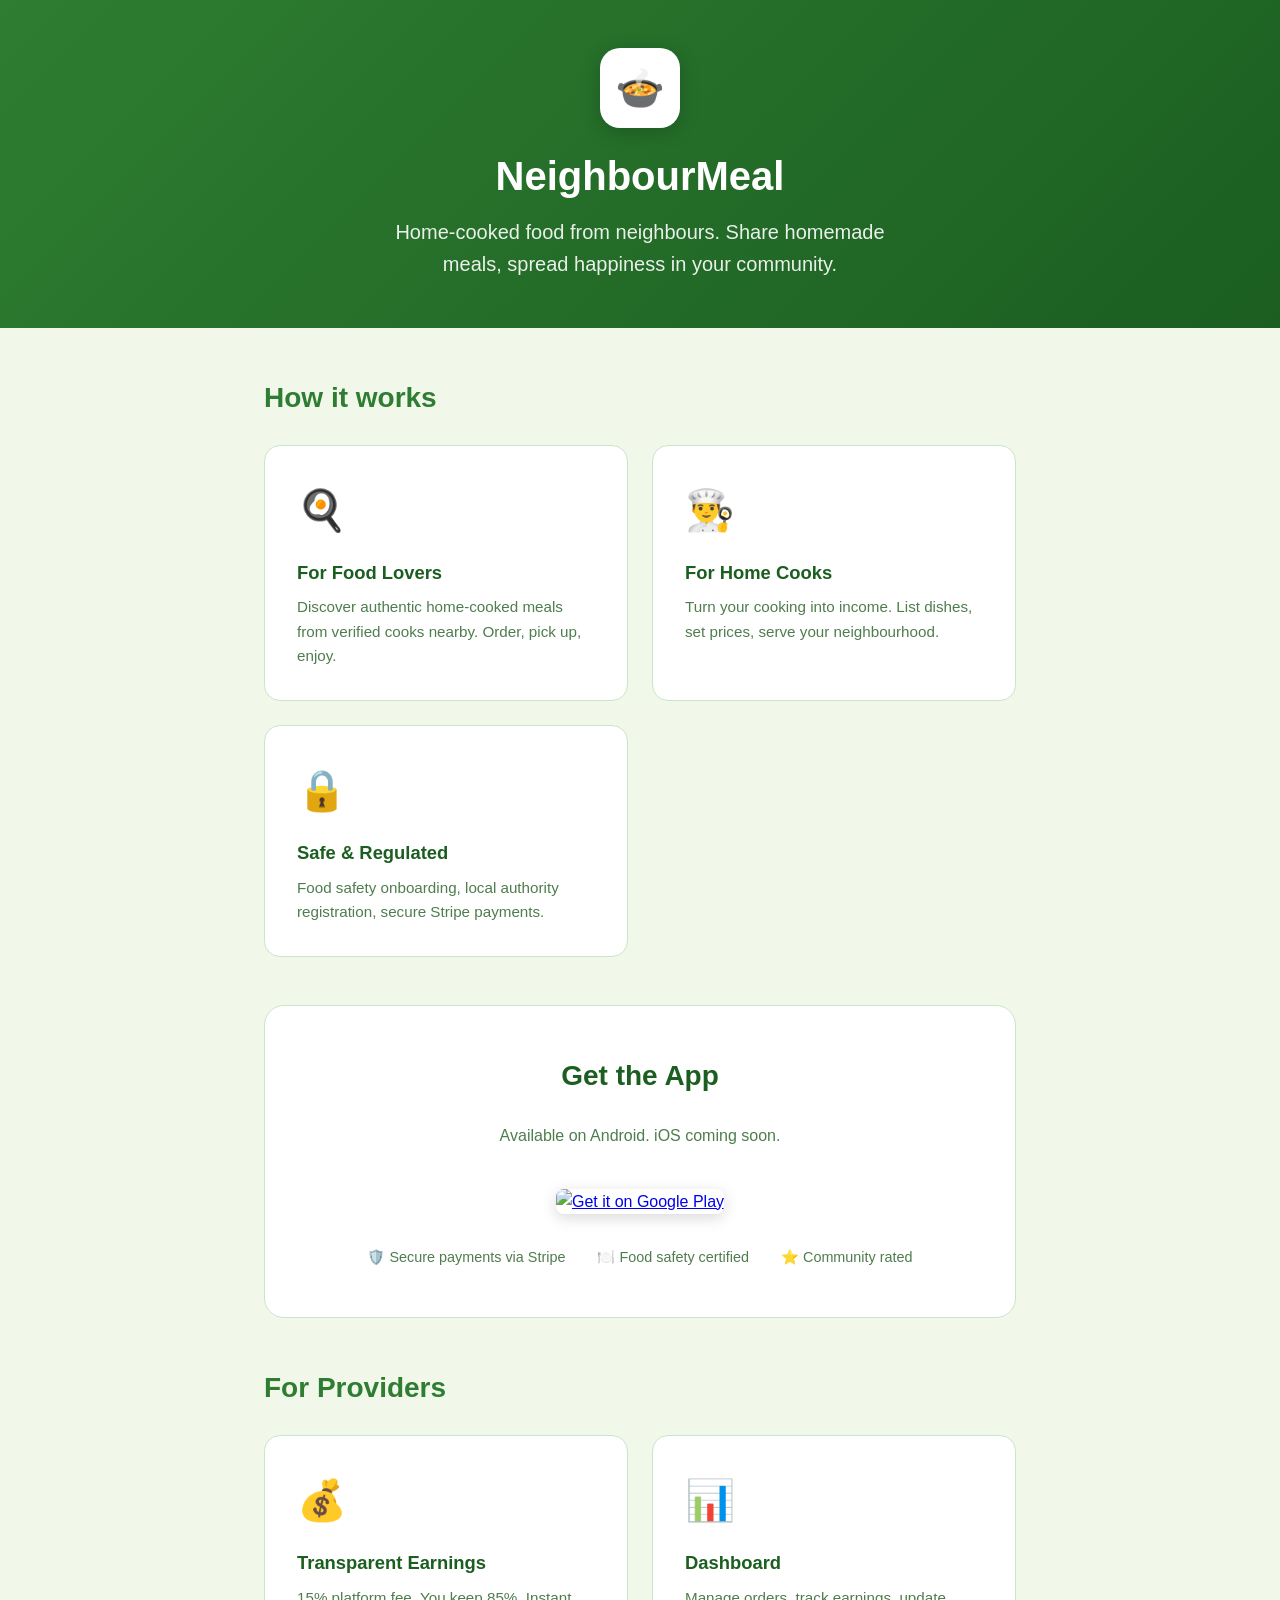
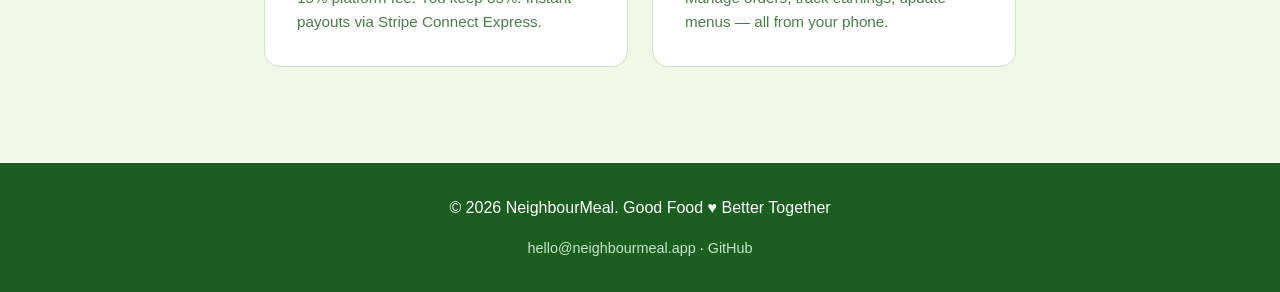
==== index.html @ aacd0ea4 "Initial landing page" ====
<!DOCTYPE html>
<html lang="en">
<head>
  <meta charset="UTF-8">
  <meta name="viewport" content="width=device-width, initial-scale=1.0">
  <title>NeighbourMeal — Home-cooked food from neighbours</title>
  <meta name="description" content="Share homemade food, spread happiness in your community. Order from local home cooks or sell your own dishes.">
  <meta property="og:title" content="NeighbourMeal">
  <meta property="og:description" content="Home-cooked food from neighbours">
  <meta property="og:type" content="website">
  <meta name="theme-color" content="#2E7D32">
  <style>
    * { margin: 0; padding: 0; box-sizing: border-box; }
    :root {
      --primary: #2E7D32;
      --primary-light: #4CAF50;
      --primary-dark: #1B5E20;
      --accent: #FF9800;
      --bg: #F1F8E9;
      --card: #FFFFFF;
      --text: #1B5E20;
      --text-light: #4E7D4E;
      --border: #C8E6C9;
    }
    @media (prefers-color-scheme: dark) {
      :root {
        --primary: #66BB6A;
        --primary-light: #81C784;
        --primary-dark: #4CAF50;
        --accent: #FFB74D;
        --bg: #1B5E20;
        --card: #2E7D32;
        --text: #E8F5E9;
        --text-light: #A5D6A7;
        --border: #388E3C;
      }
    }
    body { font-family: -apple-system, BlinkMacSystemFont, 'Segoe UI', Roboto, sans-serif; background: var(--bg); color: var(--text); line-height: 1.6; min-height: 100vh; display: flex; flex-direction: column; }
    header { background: linear-gradient(135deg, var(--primary) 0%, var(--primary-dark) 100%); color: white; padding: 3rem 1.5rem; text-align: center; }
    .logo { width: 80px; height: 80px; border-radius: 20px; background: white; display: inline-flex; align-items: center; justify-content: center; font-size: 2.5rem; margin-bottom: 1rem; box-shadow: 0 4px 20px rgba(0,0,0,0.2); }
    h1 { font-size: 2.5rem; font-weight: 700; margin-bottom: 0.5rem; }
    .tagline { font-size: 1.25rem; opacity: 0.9; max-width: 500px; margin: 0 auto; }
    main { flex: 1; padding: 3rem 1.5rem; max-width: 800px; margin: 0 auto; width: 100%; }
    .section { margin-bottom: 3rem; }
    .section h2 { font-size: 1.75rem; margin-bottom: 1.5rem; color: var(--primary); }
    .features { display: grid; grid-template-columns: repeat(auto-fit, minmax(240px, 1fr)); gap: 1.5rem; }
    .card { background: var(--card); border: 1px solid var(--border); border-radius: 16px; padding: 2rem; transition: transform 0.2s, box-shadow 0.2s; }
    .card:hover { transform: translateY(-4px); box-shadow: 0 12px 30px rgba(0,0,0,0.1); }
    .card-icon { font-size: 2.5rem; margin-bottom: 1rem; }
    .card h3 { font-size: 1.15rem; margin-bottom: 0.5rem; color: var(--text); }
    .card p { color: var(--text-light); font-size: 0.95rem; }
    .download-section { text-align: center; background: var(--card); border: 1px solid var(--border); border-radius: 20px; padding: 3rem 2rem; }
    .download-section h2 { color: var(--text); }
    .play-badge { display: inline-block; margin-top: 1.5rem; }
    .play-badge img { height: 60px; width: auto; border-radius: 8px; box-shadow: 0 4px 15px rgba(0,0,0,0.15); transition: transform 0.2s; }
    .play-badge img:hover { transform: scale(1.03); }
    .trust { display: flex; justify-content: center; gap: 2rem; margin-top: 2rem; flex-wrap: wrap; color: var(--text-light); font-size: 0.9rem; }
    .trust-item { display: flex; align-items: center; gap: 0.5rem; }
    footer { background: var(--primary-dark); color: white; padding: 2rem 1.5rem; text-align: center; }
    footer a { color: #C8E6C9; text-decoration: none; }
    footer a:hover { text-decoration: underline; }
    .contact { margin-top: 1rem; font-size: 0.9rem; }
  </style>
</head>
<body>
  <header>
    <div class="logo">🍲</div>
    <h1>NeighbourMeal</h1>
    <p class="tagline">Home-cooked food from neighbours. Share homemade meals, spread happiness in your community.</p>
  </header>
  <main>
    <section class="section">
      <h2>How it works</h2>
      <div class="features">
        <article class="card">
          <div class="card-icon">🍳</div>
          <h3>For Food Lovers</h3>
          <p>Discover authentic home-cooked meals from verified cooks nearby. Order, pick up, enjoy.</p>
        </article>
        <article class="card">
          <div class="card-icon">👨‍🍳</div>
          <h3>For Home Cooks</h3>
          <p>Turn your cooking into income. List dishes, set prices, serve your neighbourhood.</p>
        </article>
        <article class="card">
          <div class="card-icon">🔒</div>
          <h3>Safe & Regulated</h3>
          <p>Food safety onboarding, local authority registration, secure Stripe payments.</p>
        </article>
      </div>
    </section>
    <section class="section download-section">
      <h2>Get the App</h2>
      <p style="margin: 1rem 0; color: var(--text-light);">Available on Android. iOS coming soon.</p>
      <a class="play-badge" href="https://play.google.com/store/apps/details?id=com.neighbourmeal.app" target="_blank" rel="noopener">
        <img src="https://play.google.com/intl/en_us/badges/static/images/badges/en_badge_web_generic.png" alt="Get it on Google Play">
      </a>
      <div class="trust">
        <span class="trust-item">🛡️ Secure payments via Stripe</span>
        <span class="trust-item">🍽️ Food safety certified</span>
        <span class="trust-item">⭐ Community rated</span>
      </div>
    </section>
    <section class="section">
      <h2>For Providers</h2>
      <div class="features">
        <article class="card">
          <div class="card-icon">💰</div>
          <h3>Transparent Earnings</h3>
          <p>15% platform fee. You keep 85%. Instant payouts via Stripe Connect Express.</p>
        </article>
        <article class="card">
          <div class="card-icon">📊</div>
          <h3>Dashboard</h3>
          <p>Manage orders, track earnings, update menus — all from your phone.</p>
        </article>
      </div>
    </section>
  </main>
  <footer>
    <p>&copy; 2026 NeighbourMeal. Good Food ♥ Better Together</p>
    <div class="contact">
      <a href="mailto:hello@neighbourmeal.app">hello@neighbourmeal.app</a> ·
      <a href="https://github.com/yourusername/neighbourmeal">GitHub</a>
    </div>
  </footer>
</body>
</html>
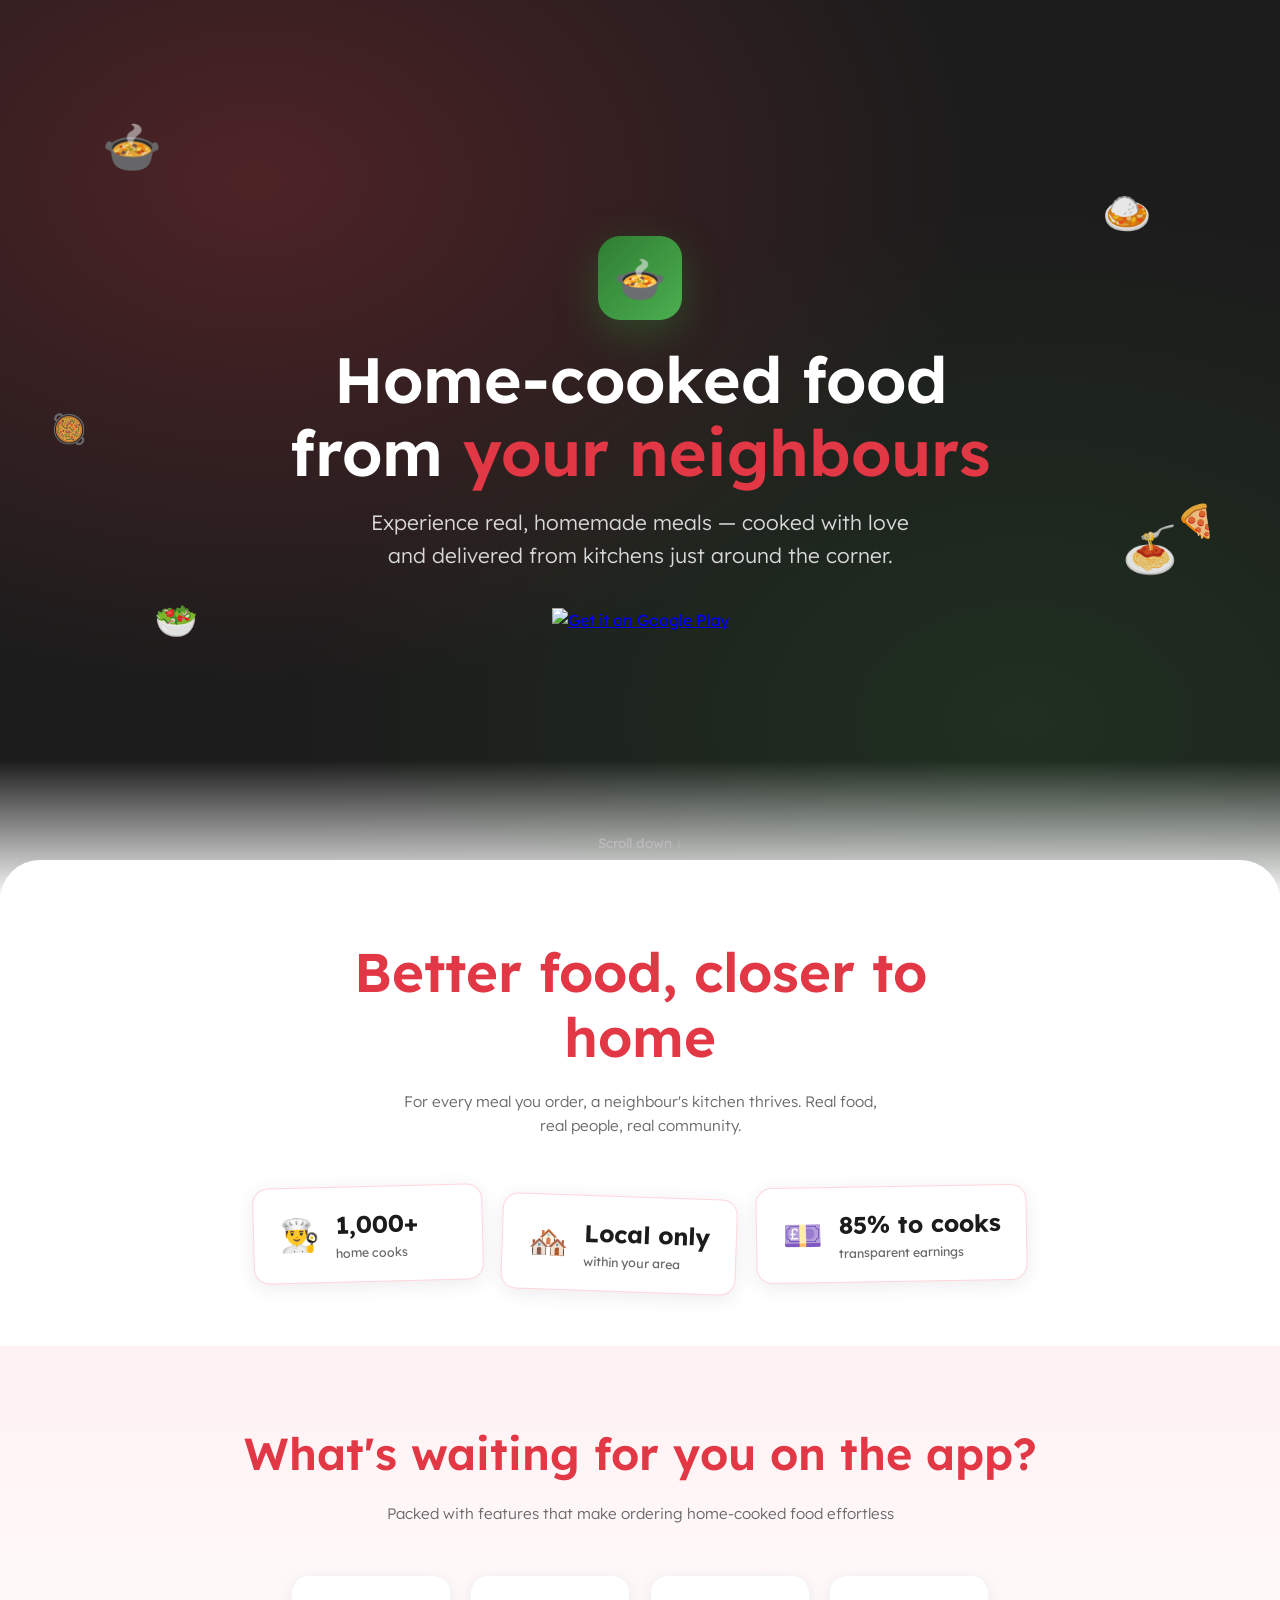
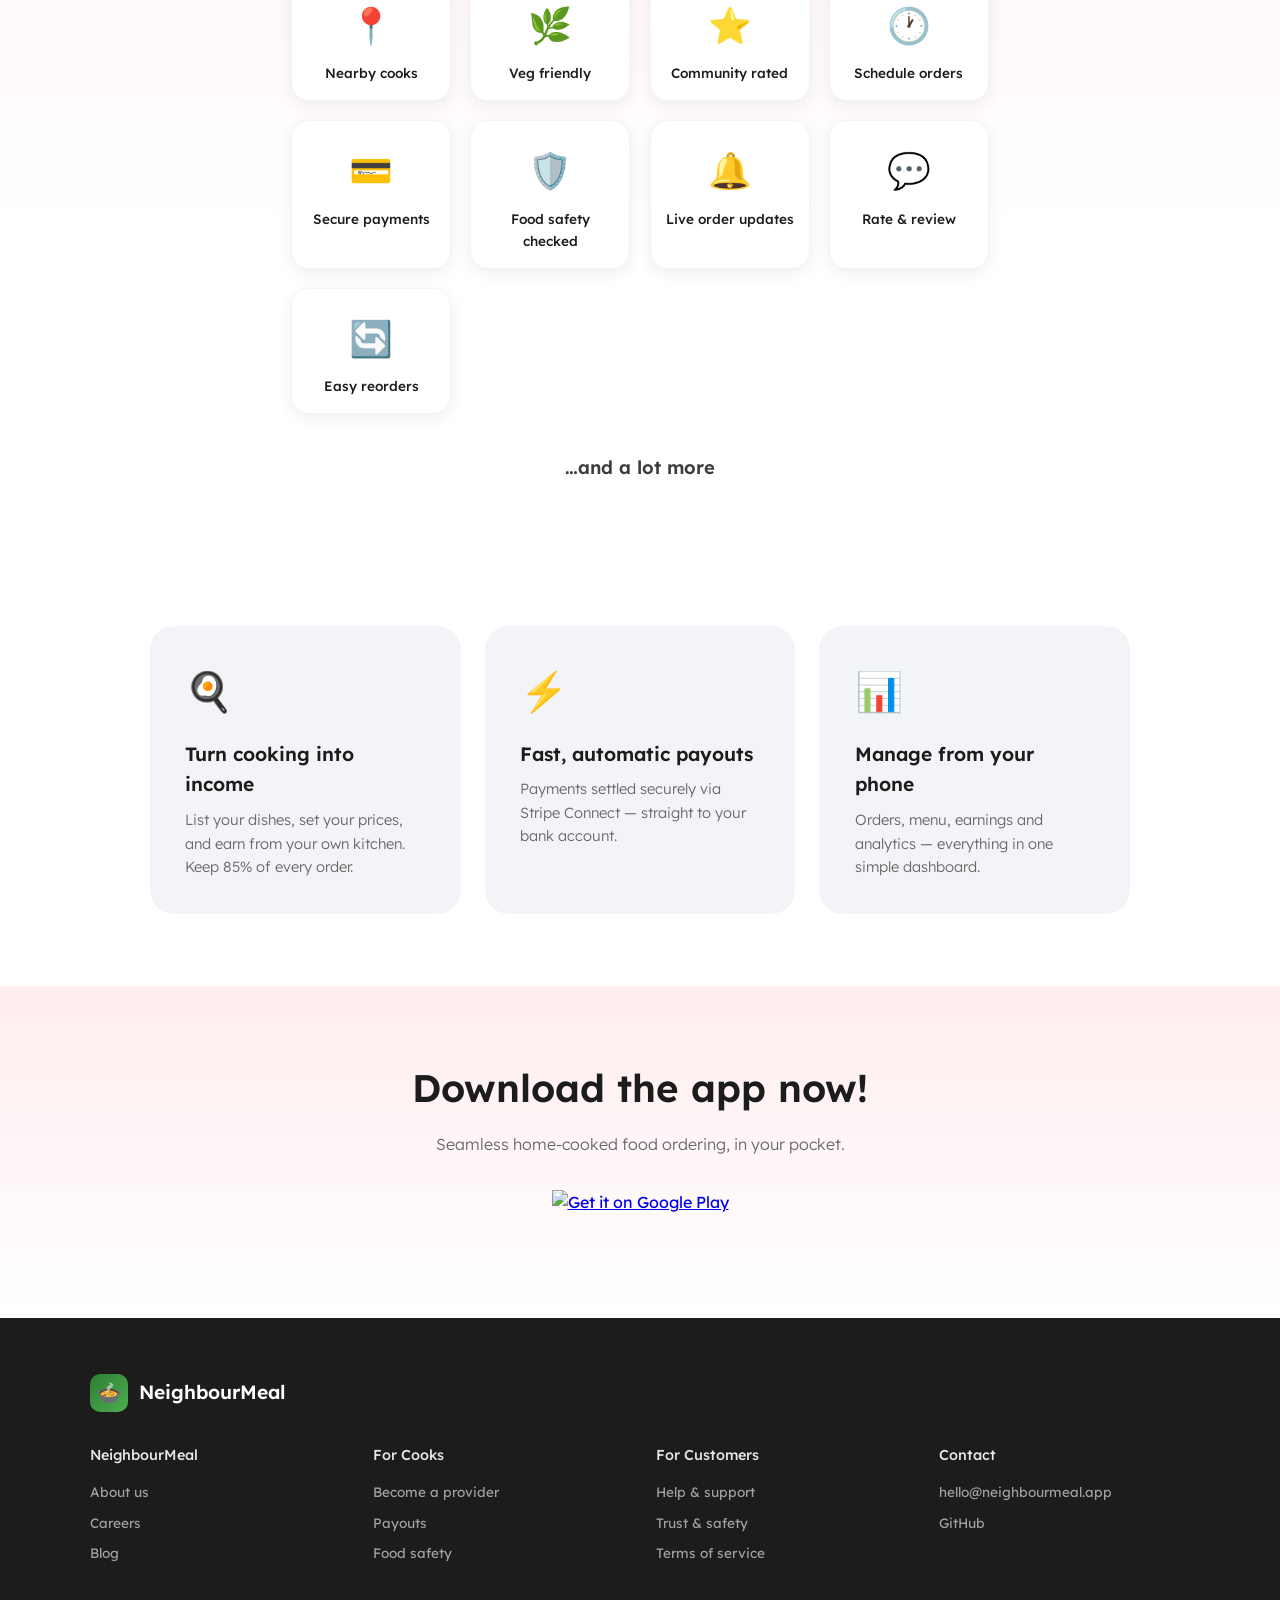
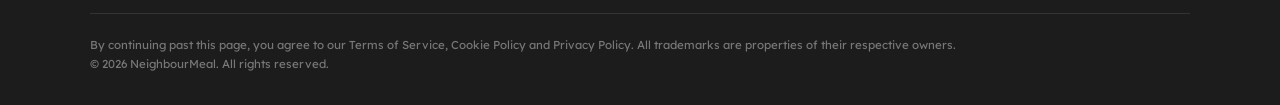
==== commit 1d994b12: "Redesign with Zomato-style look and feel" ====
--- a/index.html
+++ b/index.html
@@ -4,125 +4,303 @@
   <meta charset="UTF-8">
   <meta name="viewport" content="width=device-width, initial-scale=1.0">
   <title>NeighbourMeal — Home-cooked food from neighbours</title>
-  <meta name="description" content="Share homemade food, spread happiness in your community. Order from local home cooks or sell your own dishes.">
-  <meta property="og:title" content="NeighbourMeal">
-  <meta property="og:description" content="Home-cooked food from neighbours">
+  <meta name="description" content="Order home-cooked meals from neighbours or sell your own dishes. Better food, closer to home.">
+  <meta property="og:title" content="NeighbourMeal — Home-cooked food from neighbours">
+  <meta property="og:description" content="Order home-cooked meals from neighbours or sell your own dishes. Better food, closer to home.">
   <meta property="og:type" content="website">
-  <meta name="theme-color" content="#2E7D32">
+  <meta name="theme-color" content="#1C1C1C">
+  <link rel="preconnect" href="https://fonts.googleapis.com">
+  <link rel="preconnect" href="https://fonts.gstatic.com" crossorigin>
+  <link href="https://fonts.googleapis.com/css2?family=Lexend:wght@300;400;500;600;700&display=swap" rel="stylesheet">
   <style>
     * { margin: 0; padding: 0; box-sizing: border-box; }
     :root {
-      --primary: #2E7D32;
-      --primary-light: #4CAF50;
-      --primary-dark: #1B5E20;
-      --accent: #FF9800;
-      --bg: #F1F8E9;
-      --card: #FFFFFF;
-      --text: #1B5E20;
-      --text-light: #4E7D4E;
-      --border: #C8E6C9;
-    }
-    @media (prefers-color-scheme: dark) {
-      :root {
-        --primary: #66BB6A;
-        --primary-light: #81C784;
-        --primary-dark: #4CAF50;
-        --accent: #FFB74D;
-        --bg: #1B5E20;
-        --card: #2E7D32;
-        --text: #E8F5E9;
-        --text-light: #A5D6A7;
-        --border: #388E3C;
-      }
-    }
-    body { font-family: -apple-system, BlinkMacSystemFont, 'Segoe UI', Roboto, sans-serif; background: var(--bg); color: var(--text); line-height: 1.6; min-height: 100vh; display: flex; flex-direction: column; }
-    header { background: linear-gradient(135deg, var(--primary) 0%, var(--primary-dark) 100%); color: white; padding: 3rem 1.5rem; text-align: center; }
-    .logo { width: 80px; height: 80px; border-radius: 20px; background: white; display: inline-flex; align-items: center; justify-content: center; font-size: 2.5rem; margin-bottom: 1rem; box-shadow: 0 4px 20px rgba(0,0,0,0.2); }
-    h1 { font-size: 2.5rem; font-weight: 700; margin-bottom: 0.5rem; }
-    .tagline { font-size: 1.25rem; opacity: 0.9; max-width: 500px; margin: 0 auto; }
-    main { flex: 1; padding: 3rem 1.5rem; max-width: 800px; margin: 0 auto; width: 100%; }
-    .section { margin-bottom: 3rem; }
-    .section h2 { font-size: 1.75rem; margin-bottom: 1.5rem; color: var(--primary); }
-    .features { display: grid; grid-template-columns: repeat(auto-fit, minmax(240px, 1fr)); gap: 1.5rem; }
-    .card { background: var(--card); border: 1px solid var(--border); border-radius: 16px; padding: 2rem; transition: transform 0.2s, box-shadow 0.2s; }
-    .card:hover { transform: translateY(-4px); box-shadow: 0 12px 30px rgba(0,0,0,0.1); }
-    .card-icon { font-size: 2.5rem; margin-bottom: 1rem; }
-    .card h3 { font-size: 1.15rem; margin-bottom: 0.5rem; color: var(--text); }
-    .card p { color: var(--text-light); font-size: 0.95rem; }
-    .download-section { text-align: center; background: var(--card); border: 1px solid var(--border); border-radius: 20px; padding: 3rem 2rem; }
-    .download-section h2 { color: var(--text); }
-    .play-badge { display: inline-block; margin-top: 1.5rem; }
-    .play-badge img { height: 60px; width: auto; border-radius: 8px; box-shadow: 0 4px 15px rgba(0,0,0,0.15); transition: transform 0.2s; }
-    .play-badge img:hover { transform: scale(1.03); }
-    .trust { display: flex; justify-content: center; gap: 2rem; margin-top: 2rem; flex-wrap: wrap; color: var(--text-light); font-size: 0.9rem; }
-    .trust-item { display: flex; align-items: center; gap: 0.5rem; }
-    footer { background: var(--primary-dark); color: white; padding: 2rem 1.5rem; text-align: center; }
-    footer a { color: #C8E6C9; text-decoration: none; }
-    footer a:hover { text-decoration: underline; }
-    .contact { margin-top: 1rem; font-size: 0.9rem; }
+      --red: #E23744;
+      --red-dark: #CB202D;
+      --coal: #1C1C1C;
+      --pink-tint: #FFEDEF;
+      --grey: #696969;
+      --light-grey: #F2F4F7;
+      --white: #FFFFFF;
+      --green: #2E7D32;
+    }
+    html { scroll-behavior: smooth; }
+    body { font-family: 'Lexend', sans-serif; background: var(--white); color: var(--coal); line-height: 1.6; }
+    img { max-width: 100%; display: block; }
+
+    /* ── HERO ── */
+    .hero {
+      position: relative;
+      min-height: 100vh;
+      background:
+        radial-gradient(ellipse at 20% 20%, rgba(226,55,68,0.25) 0%, transparent 50%),
+        radial-gradient(ellipse at 80% 80%, rgba(46,125,50,0.2) 0%, transparent 50%),
+        var(--coal);
+      display: flex;
+      flex-direction: column;
+      align-items: center;
+      justify-content: center;
+      text-align: center;
+      color: #fff;
+      overflow: hidden;
+      padding: 2rem 1.5rem;
+    }
+    .hero::after {
+      content: '';
+      position: absolute;
+      bottom: 0; left: 0; right: 0;
+      height: 140px;
+      background: linear-gradient(to top, var(--white), transparent);
+      pointer-events: none;
+    }
+    .food-float { position: absolute; font-size: 2rem; opacity: 0.9; animation: float 6s ease-in-out infinite; user-select: none; }
+    .food-float.f1 { top: 12%; left: 8%; animation-delay: 0s; font-size: 3rem; }
+    .food-float.f2 { top: 20%; right: 10%; animation-delay: 1.2s; font-size: 2.5rem; }
+    .food-float.f3 { bottom: 28%; left: 12%; animation-delay: 2.4s; font-size: 2.2rem; }
+    .food-float.f4 { bottom: 35%; right: 8%; animation-delay: 0.6s; font-size: 2.8rem; }
+    .food-float.f5 { top: 45%; left: 4%; animation-delay: 3s; font-size: 1.8rem; }
+    .food-float.f6 { top: 55%; right: 5%; animation-delay: 1.8s; font-size: 2rem; }
+    @keyframes float { 0%,100% { transform: translateY(0) rotate(-4deg); } 50% { transform: translateY(-18px) rotate(4deg); } }
+    .hero-logo {
+      width: 84px; height: 84px; border-radius: 22px;
+      background: linear-gradient(135deg, var(--green), #4CAF50);
+      display: flex; align-items: center; justify-content: center;
+      font-size: 2.6rem; margin-bottom: 1.4rem;
+      box-shadow: 0 12px 40px rgba(46,125,50,0.45);
+    }
+    .hero h1 { font-size: clamp(2.2rem, 6vw, 4rem); font-weight: 600; line-height: 1.15; margin-bottom: 1rem; }
+    .hero h1 .accent { color: var(--red); }
+    .hero p { font-weight: 300; font-size: clamp(1rem, 2.2vw, 1.3rem); color: #d9d9d9; max-width: 560px; margin: 0 auto 2.2rem; }
+    .badges { display: flex; gap: 1rem; justify-content: center; flex-wrap: wrap; }
+    .badges a { transition: transform 0.2s; display: inline-block; }
+    .badges a:hover { transform: scale(1.06); }
+    .badges img { height: 56px; }
+    .scroll-cue { position: absolute; bottom: 46px; font-size: 0.85rem; color: #bbb; animation: bounce 1.6s infinite; z-index: 2; }
+    @keyframes bounce { 0%,100% { transform: translateY(0); } 50% { transform: translateY(8px); } }
+
+    /* ── MISSION (white rounded) ── */
+    .mission {
+      position: relative;
+      background: var(--white);
+      border-radius: 40px 40px 0 0;
+      margin-top: -40px;
+      padding: 5rem 1.5rem 4rem;
+      text-align: center;
+      z-index: 3;
+      overflow: hidden;
+    }
+    .mission h2 { color: var(--red); font-size: clamp(1.8rem, 5vw, 3.4rem); font-weight: 600; line-height: 1.2; max-width: 720px; margin: 0 auto 1.2rem; white-space: pre-line; }
+    .mission .sub { color: var(--grey); font-weight: 300; max-width: 480px; margin: 0 auto; font-size: 0.95rem; }
+    .stats { display: flex; gap: 1.2rem; justify-content: center; flex-wrap: wrap; margin-top: 3rem; }
+    .stat-card {
+      background: var(--white);
+      border: 1px solid #ffd6da;
+      border-radius: 16px;
+      padding: 1.1rem 1.6rem;
+      box-shadow: 0 4px 20px rgba(0,0,0,0.08);
+      display: flex; align-items: center; gap: 1rem;
+      min-width: 230px;
+      text-align: left;
+      transform: rotate(-1.5deg);
+    }
+    .stat-card:nth-child(2) { transform: rotate(2deg) translateY(10px); }
+    .stat-card:nth-child(3) { transform: rotate(-1deg); }
+    .stat-card .num { font-size: 1.5rem; font-weight: 700; color: var(--coal); }
+    .stat-card .lbl { font-size: 0.78rem; color: var(--grey); font-weight: 400; }
+    .stat-card .emoji { font-size: 2rem; }
+
+    /* ── FEATURES (pink tint) ── */
+    .features {
+      background: linear-gradient(180deg, var(--pink-tint) -20%, var(--white) 60%);
+      padding: 4.5rem 1.5rem;
+      text-align: center;
+    }
+    .features h2 { color: var(--red); font-size: clamp(1.6rem, 4vw, 2.8rem); font-weight: 600; margin-bottom: 0.8rem; }
+    .features .sub { color: var(--grey); font-weight: 300; max-width: 520px; margin: 0 auto 3rem; font-size: 0.95rem; }
+    .feat-grid {
+      display: grid;
+      grid-template-columns: repeat(auto-fit, minmax(150px, 160px));
+      gap: 1.2rem;
+      justify-content: center;
+      max-width: 760px;
+      margin: 0 auto;
+    }
+    .feat-card {
+      background: var(--white);
+      border: 1px solid var(--light-grey);
+      border-radius: 18px;
+      padding: 1.3rem 0.8rem 1rem;
+      box-shadow: 0 4px 16px rgba(0,0,0,0.07);
+      transition: transform 0.2s, box-shadow 0.2s;
+    }
+    .feat-card:hover { transform: translateY(-5px); box-shadow: 0 12px 28px rgba(0,0,0,0.12); }
+    .feat-card .icon { font-size: 2.2rem; margin-bottom: 0.6rem; }
+    .feat-card .name { font-size: 0.85rem; font-weight: 500; color: var(--coal); }
+    .more-note { margin-top: 2.4rem; font-weight: 600; font-size: 1.15rem; color: #3d3d3d; }
+
+    /* ── PROVIDERS ── */
+    .providers { padding: 4.5rem 1.5rem; background: var(--white); }
+    .providers-inner { max-width: 980px; margin: 0 auto; display: grid; grid-template-columns: repeat(auto-fit, minmax(280px, 1fr)); gap: 1.5rem; }
+    .p-card {
+      background: var(--light-grey);
+      border-radius: 24px;
+      padding: 2.2rem;
+      transition: transform 0.2s;
+    }
+    .p-card:hover { transform: translateY(-4px); }
+    .p-card .icon { font-size: 2.4rem; margin-bottom: 1rem; }
+    .p-card h3 { font-size: 1.2rem; font-weight: 600; margin-bottom: 0.5rem; }
+    .p-card p { color: var(--grey); font-size: 0.92rem; font-weight: 300; }
+
+    /* ── DOWNLOAD CTA ── */
+    .download {
+      background: linear-gradient(180deg, var(--pink-tint), var(--white));
+      padding: 4.5rem 1.5rem;
+      text-align: center;
+    }
+    .download h2 { font-size: clamp(1.6rem, 4vw, 2.4rem); font-weight: 600; margin-bottom: 0.8rem; }
+    .download p { color: var(--grey); font-weight: 300; margin-bottom: 2rem; }
+
+    /* ── FOOTER ── */
+    footer { background: var(--coal); color: #a0a0a0; padding: 3.5rem 1.5rem 2rem; }
+    .footer-inner { max-width: 1100px; margin: 0 auto; }
+    .footer-logo { display: flex; align-items: center; gap: 0.7rem; margin-bottom: 2rem; color: #fff; font-weight: 600; font-size: 1.2rem; }
+    .footer-logo .mark { width: 38px; height: 38px; border-radius: 10px; background: linear-gradient(135deg, var(--green), #4CAF50); display: flex; align-items: center; justify-content: center; font-size: 1.3rem; }
+    .footer-grid { display: grid; grid-template-columns: repeat(auto-fit, minmax(180px, 1fr)); gap: 2rem; font-size: 0.85rem; }
+    .footer-grid h4 { color: #e6e6e6; font-weight: 500; margin-bottom: 0.9rem; font-size: 0.9rem; }
+    .footer-grid a { display: block; color: #a0a0a0; text-decoration: none; margin-bottom: 0.55rem; transition: color 0.15s; }
+    .footer-grid a:hover { color: #fff; }
+    .footer-bottom { margin-top: 2.5rem; padding-top: 1.4rem; border-top: 1px solid #333; font-size: 0.72rem; color: #777; }
+    .footer-bottom a { color: #999; text-decoration: none; }
   </style>
 </head>
 <body>
-  <header>
-    <div class="logo">🍲</div>
-    <h1>NeighbourMeal</h1>
-    <p class="tagline">Home-cooked food from neighbours. Share homemade meals, spread happiness in your community.</p>
-  </header>
-  <main>
-    <section class="section">
-      <h2>How it works</h2>
-      <div class="features">
-        <article class="card">
-          <div class="card-icon">🍳</div>
-          <h3>For Food Lovers</h3>
-          <p>Discover authentic home-cooked meals from verified cooks nearby. Order, pick up, enjoy.</p>
-        </article>
-        <article class="card">
-          <div class="card-icon">👨‍🍳</div>
-          <h3>For Home Cooks</h3>
-          <p>Turn your cooking into income. List dishes, set prices, serve your neighbourhood.</p>
-        </article>
-        <article class="card">
-          <div class="card-icon">🔒</div>
-          <h3>Safe & Regulated</h3>
-          <p>Food safety onboarding, local authority registration, secure Stripe payments.</p>
-        </article>
-      </div>
-    </section>
-    <section class="section download-section">
-      <h2>Get the App</h2>
-      <p style="margin: 1rem 0; color: var(--text-light);">Available on Android. iOS coming soon.</p>
-      <a class="play-badge" href="https://play.google.com/store/apps/details?id=com.neighbourmeal.app" target="_blank" rel="noopener">
+
+  <!-- HERO -->
+  <section class="hero">
+    <span class="food-float f1">🍲</span>
+    <span class="food-float f2">🍛</span>
+    <span class="food-float f3">🥗</span>
+    <span class="food-float f4">🍝</span>
+    <span class="food-float f5">🥘</span>
+    <span class="food-float f6">🍕</span>
+    <div class="hero-logo">🍲</div>
+    <h1>Home-cooked food<br>from <span class="accent">your neighbours</span></h1>
+    <p>Experience real, homemade meals — cooked with love and delivered from kitchens just around the corner.</p>
+    <div class="badges">
+      <a href="https://play.google.com/store/apps/details?id=com.neighbourmeal.app" target="_blank" rel="noopener">
         <img src="https://play.google.com/intl/en_us/badges/static/images/badges/en_badge_web_generic.png" alt="Get it on Google Play">
       </a>
-      <div class="trust">
-        <span class="trust-item">🛡️ Secure payments via Stripe</span>
-        <span class="trust-item">🍽️ Food safety certified</span>
-        <span class="trust-item">⭐ Community rated</span>
-      </div>
-    </section>
-    <section class="section">
-      <h2>For Providers</h2>
-      <div class="features">
-        <article class="card">
-          <div class="card-icon">💰</div>
-          <h3>Transparent Earnings</h3>
-          <p>15% platform fee. You keep 85%. Instant payouts via Stripe Connect Express.</p>
-        </article>
-        <article class="card">
-          <div class="card-icon">📊</div>
-          <h3>Dashboard</h3>
-          <p>Manage orders, track earnings, update menus — all from your phone.</p>
-        </article>
-      </div>
-    </section>
-  </main>
+    </div>
+    <div class="scroll-cue">Scroll down ↓</div>
+  </section>
+
+  <!-- MISSION -->
+  <section class="mission">
+    <h2>Better food, closer to home</h2>
+    <p class="sub">For every meal you order, a neighbour's kitchen thrives. Real food, real people, real community.</p>
+    <div class="stats">
+      <div class="stat-card">
+        <span class="emoji">👨‍🍳</span>
+        <div><div class="num">1,000+</div><div class="lbl">home cooks</div></div>
+      </div>
+      <div class="stat-card">
+        <span class="emoji">🏘️</span>
+        <div><div class="num">Local only</div><div class="lbl">within your area</div></div>
+      </div>
+      <div class="stat-card">
+        <span class="emoji">💷</span>
+        <div><div class="num">85% to cooks</div><div class="lbl">transparent earnings</div></div>
+      </div>
+    </div>
+  </section>
+
+  <!-- FEATURES -->
+  <section class="features">
+    <h2>What's waiting for you on the app?</h2>
+    <p class="sub">Packed with features that make ordering home-cooked food effortless</p>
+    <div class="feat-grid">
+      <div class="feat-card"><div class="icon">📍</div><div class="name">Nearby cooks</div></div>
+      <div class="feat-card"><div class="icon">🌿</div><div class="name">Veg friendly</div></div>
+      <div class="feat-card"><div class="icon">⭐</div><div class="name">Community rated</div></div>
+      <div class="feat-card"><div class="icon">🕐</div><div class="name">Schedule orders</div></div>
+      <div class="feat-card"><div class="icon">💳</div><div class="name">Secure payments</div></div>
+      <div class="feat-card"><div class="icon">🛡️</div><div class="name">Food safety checked</div></div>
+      <div class="feat-card"><div class="icon">🔔</div><div class="name">Live order updates</div></div>
+      <div class="feat-card"><div class="icon">💬</div><div class="name">Rate & review</div></div>
+      <div class="feat-card"><div class="icon">🔄</div><div class="name">Easy reorders</div></div>
+    </div>
+    <div class="more-note">…and a lot more</div>
+  </section>
+
+  <!-- PROVIDERS -->
+  <section class="providers">
+    <div class="providers-inner">
+      <div class="p-card">
+        <div class="icon">🍳</div>
+        <h3>Turn cooking into income</h3>
+        <p>List your dishes, set your prices, and earn from your own kitchen. Keep 85% of every order.</p>
+      </div>
+      <div class="p-card">
+        <div class="icon">⚡</div>
+        <h3>Fast, automatic payouts</h3>
+        <p>Payments settled securely via Stripe Connect — straight to your bank account.</p>
+      </div>
+      <div class="p-card">
+        <div class="icon">📊</div>
+        <h3>Manage from your phone</h3>
+        <p>Orders, menu, earnings and analytics — everything in one simple dashboard.</p>
+      </div>
+    </div>
+  </section>
+
+  <!-- DOWNLOAD -->
+  <section class="download">
+    <h2>Download the app now!</h2>
+    <p>Seamless home-cooked food ordering, in your pocket.</p>
+    <div class="badges">
+      <a href="https://play.google.com/store/apps/details?id=com.neighbourmeal.app" target="_blank" rel="noopener">
+        <img src="https://play.google.com/intl/en_us/badges/static/images/badges/en_badge_web_generic.png" alt="Get it on Google Play">
+      </a>
+    </div>
+  </section>
+
+  <!-- FOOTER -->
   <footer>
-    <p>&copy; 2026 NeighbourMeal. Good Food ♥ Better Together</p>
-    <div class="contact">
-      <a href="mailto:hello@neighbourmeal.app">hello@neighbourmeal.app</a> ·
-      <a href="https://github.com/yourusername/neighbourmeal">GitHub</a>
+    <div class="footer-inner">
+      <div class="footer-logo"><span class="mark">🍲</span> NeighbourMeal</div>
+      <div class="footer-grid">
+        <div>
+          <h4>NeighbourMeal</h4>
+          <a href="#">About us</a>
+          <a href="#">Careers</a>
+          <a href="#">Blog</a>
+        </div>
+        <div>
+          <h4>For Cooks</h4>
+          <a href="#">Become a provider</a>
+          <a href="#">Payouts</a>
+          <a href="#">Food safety</a>
+        </div>
+        <div>
+          <h4>For Customers</h4>
+          <a href="#">Help &amp; support</a>
+          <a href="#">Trust &amp; safety</a>
+          <a href="#">Terms of service</a>
+        </div>
+        <div>
+          <h4>Contact</h4>
+          <a href="mailto:hello@neighbourmeal.app">hello@neighbourmeal.app</a>
+          <a href="https://github.com/mayank11991/neighbourmeal-website">GitHub</a>
+        </div>
+      </div>
+      <div class="footer-bottom">
+        By continuing past this page, you agree to our Terms of Service, Cookie Policy and Privacy Policy.
+        All trademarks are properties of their respective owners.<br>
+        © 2026 NeighbourMeal. All rights reserved.
+      </div>
     </div>
   </footer>
+
 </body>
 </html>
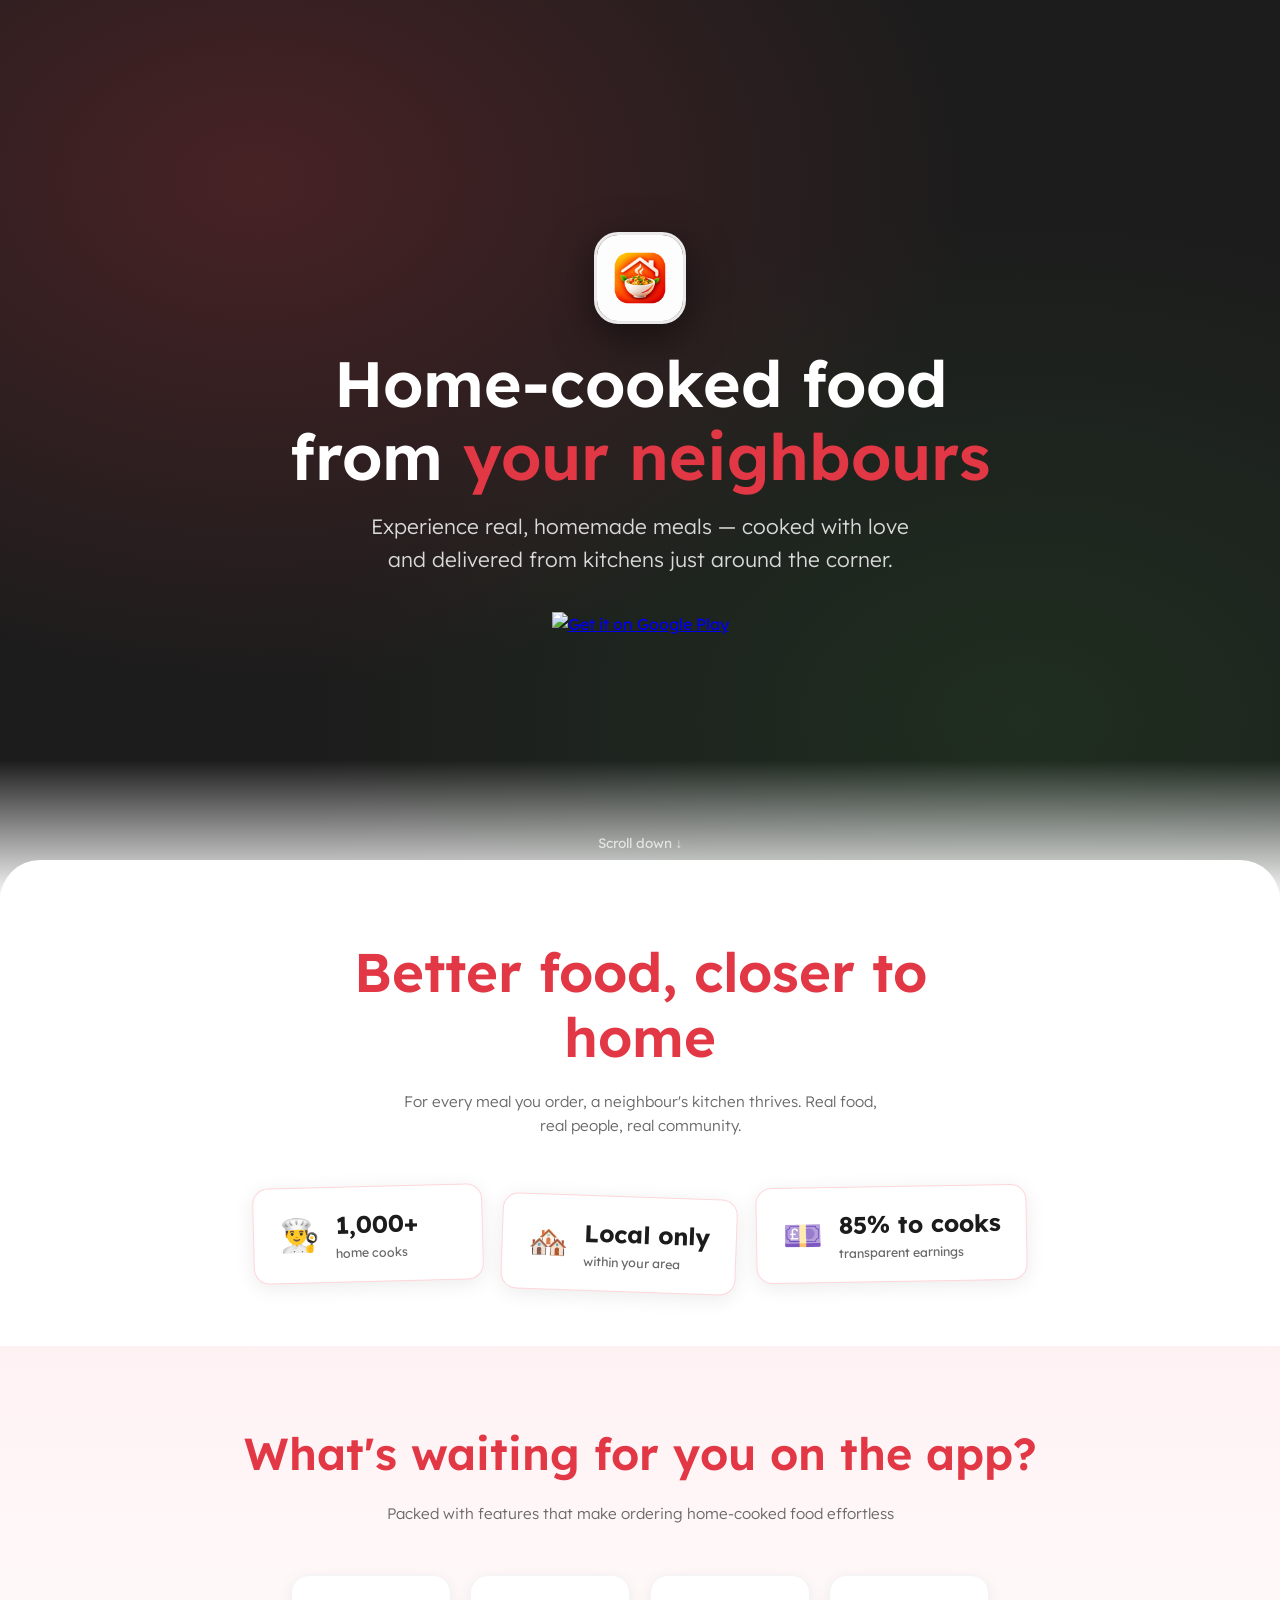
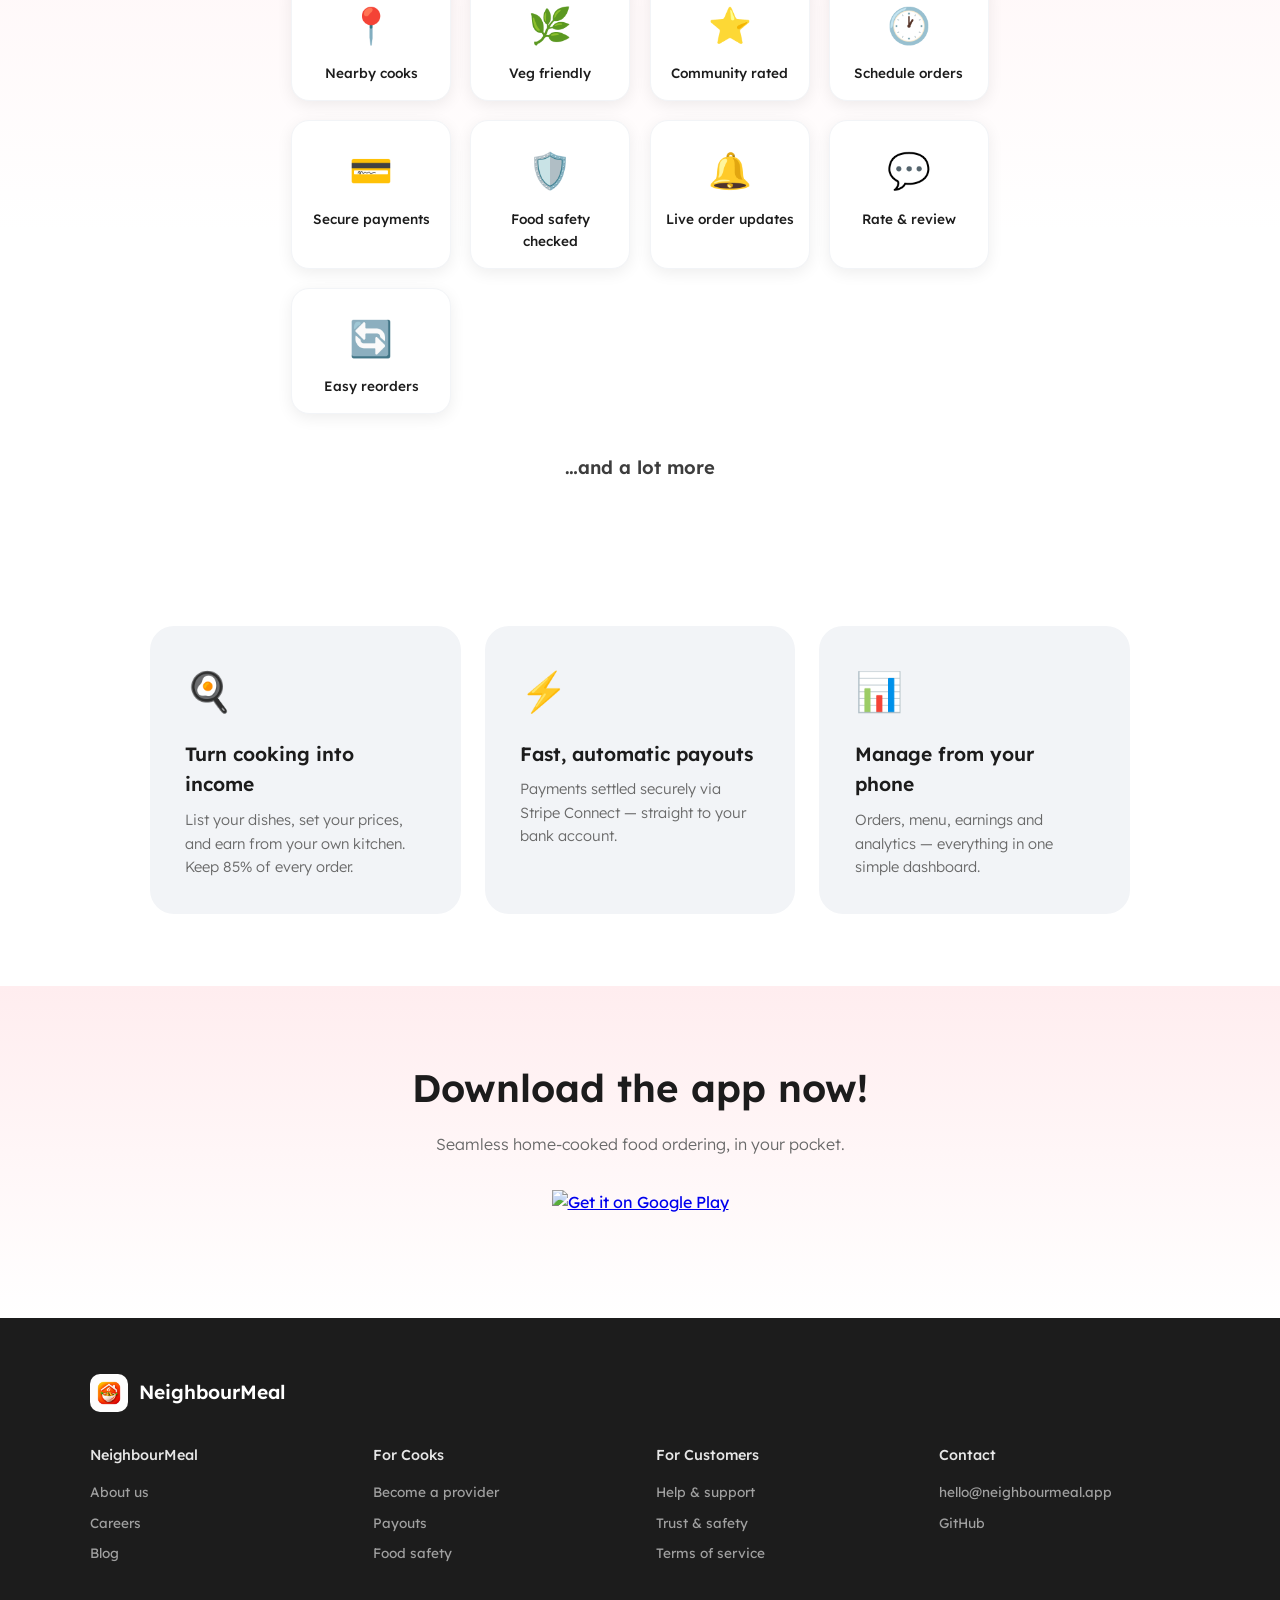
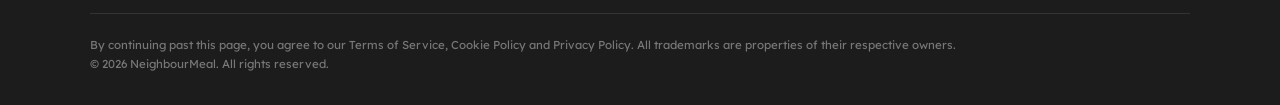
==== commit edfa7d31: "Add app icon and hero background video" ====
--- a/index.html
+++ b/index.html
@@ -8,7 +8,9 @@
   <meta property="og:title" content="NeighbourMeal — Home-cooked food from neighbours">
   <meta property="og:description" content="Order home-cooked meals from neighbours or sell your own dishes. Better food, closer to home.">
   <meta property="og:type" content="website">
+  <meta property="og:image" content="https://mayank11991.github.io/neighbourmeal-website/assets/icon.png">
   <meta name="theme-color" content="#1C1C1C">
+  <link rel="icon" type="image/png" href="assets/icon.png">
   <link rel="preconnect" href="https://fonts.googleapis.com">
   <link rel="preconnect" href="https://fonts.gstatic.com" crossorigin>
   <link href="https://fonts.googleapis.com/css2?family=Lexend:wght@300;400;500;600;700&display=swap" rel="stylesheet">
@@ -32,10 +34,7 @@
     .hero {
       position: relative;
       min-height: 100vh;
-      background:
-        radial-gradient(ellipse at 20% 20%, rgba(226,55,68,0.25) 0%, transparent 50%),
-        radial-gradient(ellipse at 80% 80%, rgba(46,125,50,0.2) 0%, transparent 50%),
-        var(--coal);
+      background: var(--coal);
       display: flex;
       flex-direction: column;
       align-items: center;
@@ -45,6 +44,24 @@
       overflow: hidden;
       padding: 2rem 1.5rem;
     }
+    .hero-video {
+      position: absolute;
+      inset: 0;
+      width: 100%;
+      height: 100%;
+      object-fit: cover;
+      z-index: 0;
+    }
+    .hero-overlay {
+      position: absolute;
+      inset: 0;
+      background:
+        radial-gradient(ellipse at 20% 20%, rgba(226,55,68,0.22) 0%, transparent 50%),
+        radial-gradient(ellipse at 80% 80%, rgba(46,125,50,0.18) 0%, transparent 50%),
+        linear-gradient(180deg, rgba(28,28,28,0.72) 0%, rgba(28,28,28,0.55) 50%, rgba(28,28,28,0.8) 100%);
+      z-index: 1;
+    }
+    .hero > *:not(.hero-video):not(.hero-overlay):not(.scroll-cue) { position: relative; z-index: 2; }
     .hero::after {
       content: '';
       position: absolute;
@@ -52,22 +69,16 @@
       height: 140px;
       background: linear-gradient(to top, var(--white), transparent);
       pointer-events: none;
-    }
-    .food-float { position: absolute; font-size: 2rem; opacity: 0.9; animation: float 6s ease-in-out infinite; user-select: none; }
-    .food-float.f1 { top: 12%; left: 8%; animation-delay: 0s; font-size: 3rem; }
-    .food-float.f2 { top: 20%; right: 10%; animation-delay: 1.2s; font-size: 2.5rem; }
-    .food-float.f3 { bottom: 28%; left: 12%; animation-delay: 2.4s; font-size: 2.2rem; }
-    .food-float.f4 { bottom: 35%; right: 8%; animation-delay: 0.6s; font-size: 2.8rem; }
-    .food-float.f5 { top: 45%; left: 4%; animation-delay: 3s; font-size: 1.8rem; }
-    .food-float.f6 { top: 55%; right: 5%; animation-delay: 1.8s; font-size: 2rem; }
-    @keyframes float { 0%,100% { transform: translateY(0) rotate(-4deg); } 50% { transform: translateY(-18px) rotate(4deg); } }
+      z-index: 2;
+    }
     .hero-logo {
-      width: 84px; height: 84px; border-radius: 22px;
-      background: linear-gradient(135deg, var(--green), #4CAF50);
-      display: flex; align-items: center; justify-content: center;
-      font-size: 2.6rem; margin-bottom: 1.4rem;
-      box-shadow: 0 12px 40px rgba(46,125,50,0.45);
-    }
+      width: 92px; height: 92px; border-radius: 24px;
+      overflow: hidden;
+      margin-bottom: 1.4rem;
+      box-shadow: 0 12px 40px rgba(0,0,0,0.5);
+      border: 3px solid rgba(255,255,255,0.9);
+    }
+    .hero-logo img { width: 100%; height: 100%; object-fit: cover; display: block; }
     .hero h1 { font-size: clamp(2.2rem, 6vw, 4rem); font-weight: 600; line-height: 1.15; margin-bottom: 1rem; }
     .hero h1 .accent { color: var(--red); }
     .hero p { font-weight: 300; font-size: clamp(1rem, 2.2vw, 1.3rem); color: #d9d9d9; max-width: 560px; margin: 0 auto 2.2rem; }
@@ -165,7 +176,8 @@
     footer { background: var(--coal); color: #a0a0a0; padding: 3.5rem 1.5rem 2rem; }
     .footer-inner { max-width: 1100px; margin: 0 auto; }
     .footer-logo { display: flex; align-items: center; gap: 0.7rem; margin-bottom: 2rem; color: #fff; font-weight: 600; font-size: 1.2rem; }
-    .footer-logo .mark { width: 38px; height: 38px; border-radius: 10px; background: linear-gradient(135deg, var(--green), #4CAF50); display: flex; align-items: center; justify-content: center; font-size: 1.3rem; }
+    .footer-logo .mark { width: 38px; height: 38px; border-radius: 10px; overflow: hidden; }
+    .footer-logo .mark img { width: 100%; height: 100%; object-fit: cover; display: block; }
     .footer-grid { display: grid; grid-template-columns: repeat(auto-fit, minmax(180px, 1fr)); gap: 2rem; font-size: 0.85rem; }
     .footer-grid h4 { color: #e6e6e6; font-weight: 500; margin-bottom: 0.9rem; font-size: 0.9rem; }
     .footer-grid a { display: block; color: #a0a0a0; text-decoration: none; margin-bottom: 0.55rem; transition: color 0.15s; }
@@ -178,13 +190,11 @@
 
   <!-- HERO -->
   <section class="hero">
-    <span class="food-float f1">🍲</span>
-    <span class="food-float f2">🍛</span>
-    <span class="food-float f3">🥗</span>
-    <span class="food-float f4">🍝</span>
-    <span class="food-float f5">🥘</span>
-    <span class="food-float f6">🍕</span>
-    <div class="hero-logo">🍲</div>
+    <video class="hero-video" autoplay muted loop playsinline preload="auto">
+      <source src="assets/hero.mp4" type="video/mp4">
+    </video>
+    <div class="hero-overlay"></div>
+    <div class="hero-logo"><img src="assets/icon.png" alt="NeighbourMeal app icon"></div>
     <h1>Home-cooked food<br>from <span class="accent">your neighbours</span></h1>
     <p>Experience real, homemade meals — cooked with love and delivered from kitchens just around the corner.</p>
     <div class="badges">
@@ -268,7 +278,7 @@
   <!-- FOOTER -->
   <footer>
     <div class="footer-inner">
-      <div class="footer-logo"><span class="mark">🍲</span> NeighbourMeal</div>
+      <div class="footer-logo"><span class="mark"><img src="assets/icon.png" alt=""></span> NeighbourMeal</div>
       <div class="footer-grid">
         <div>
           <h4>NeighbourMeal</h4>
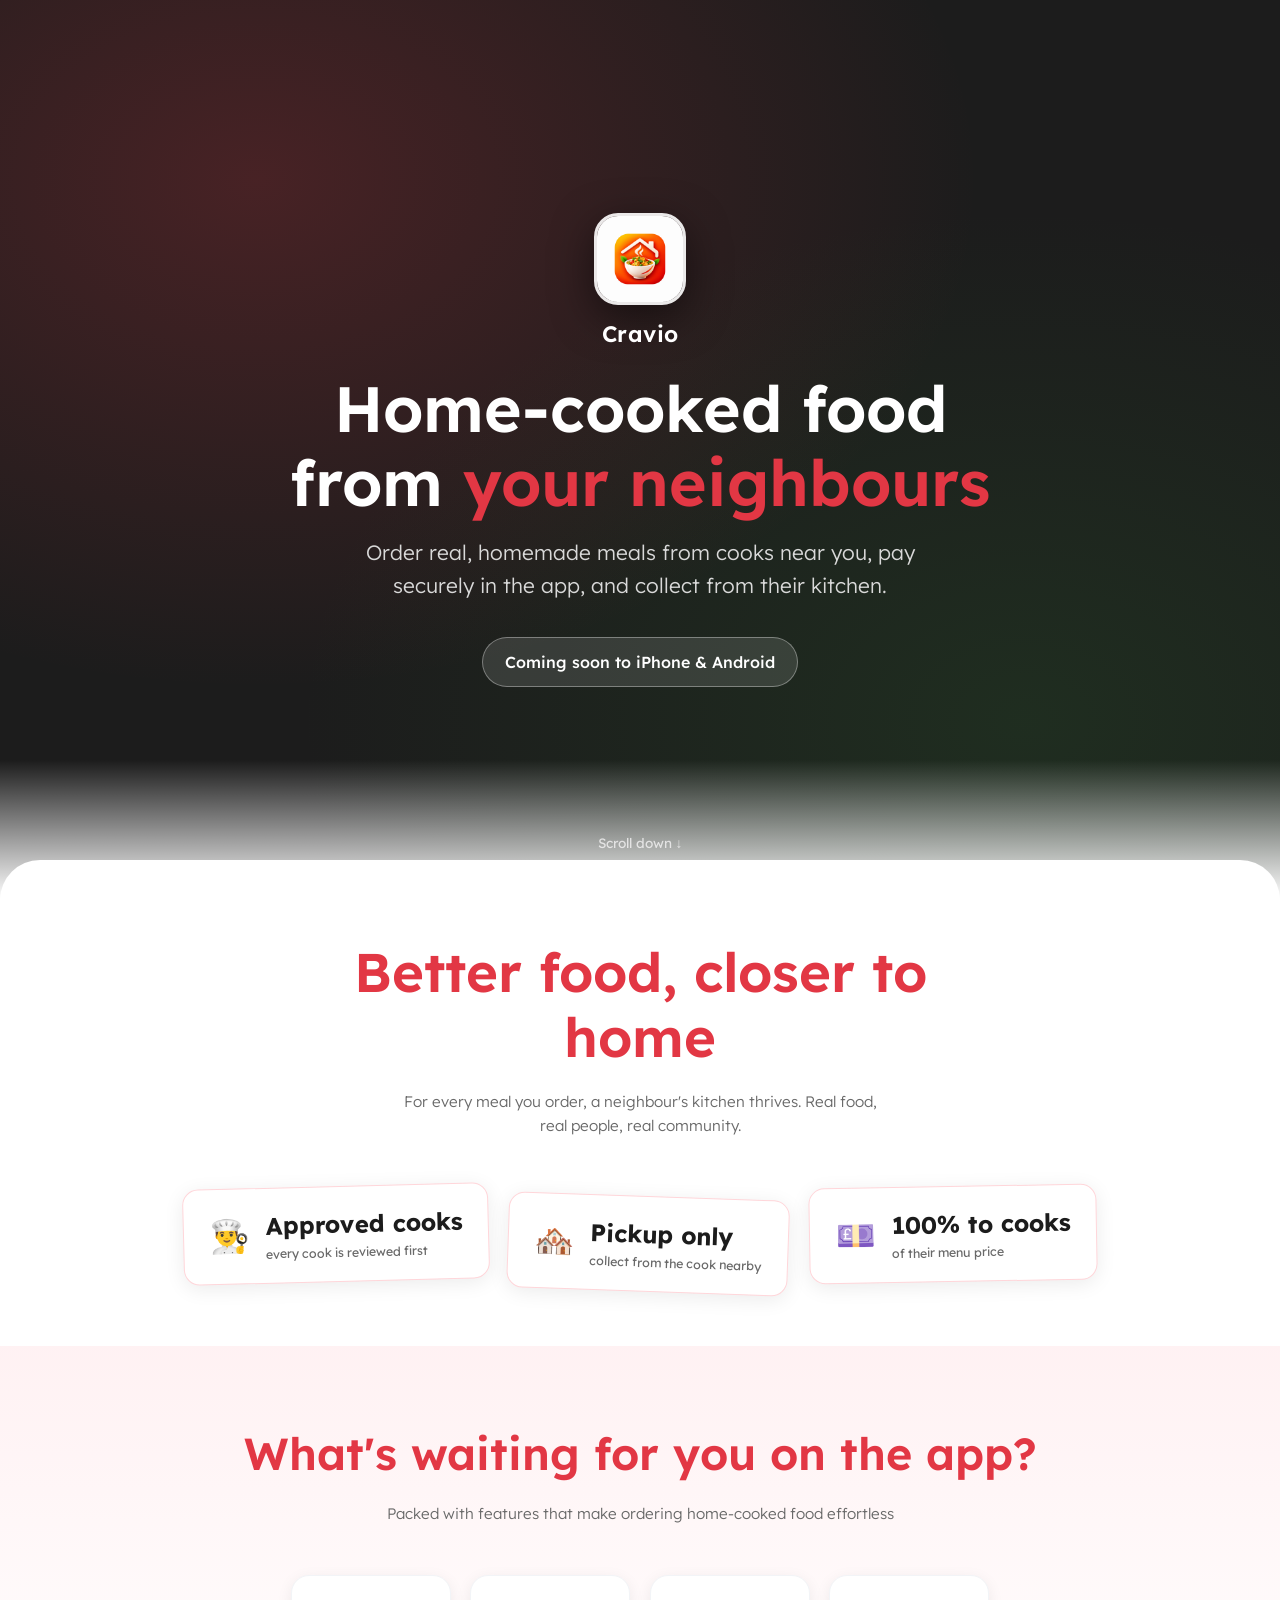
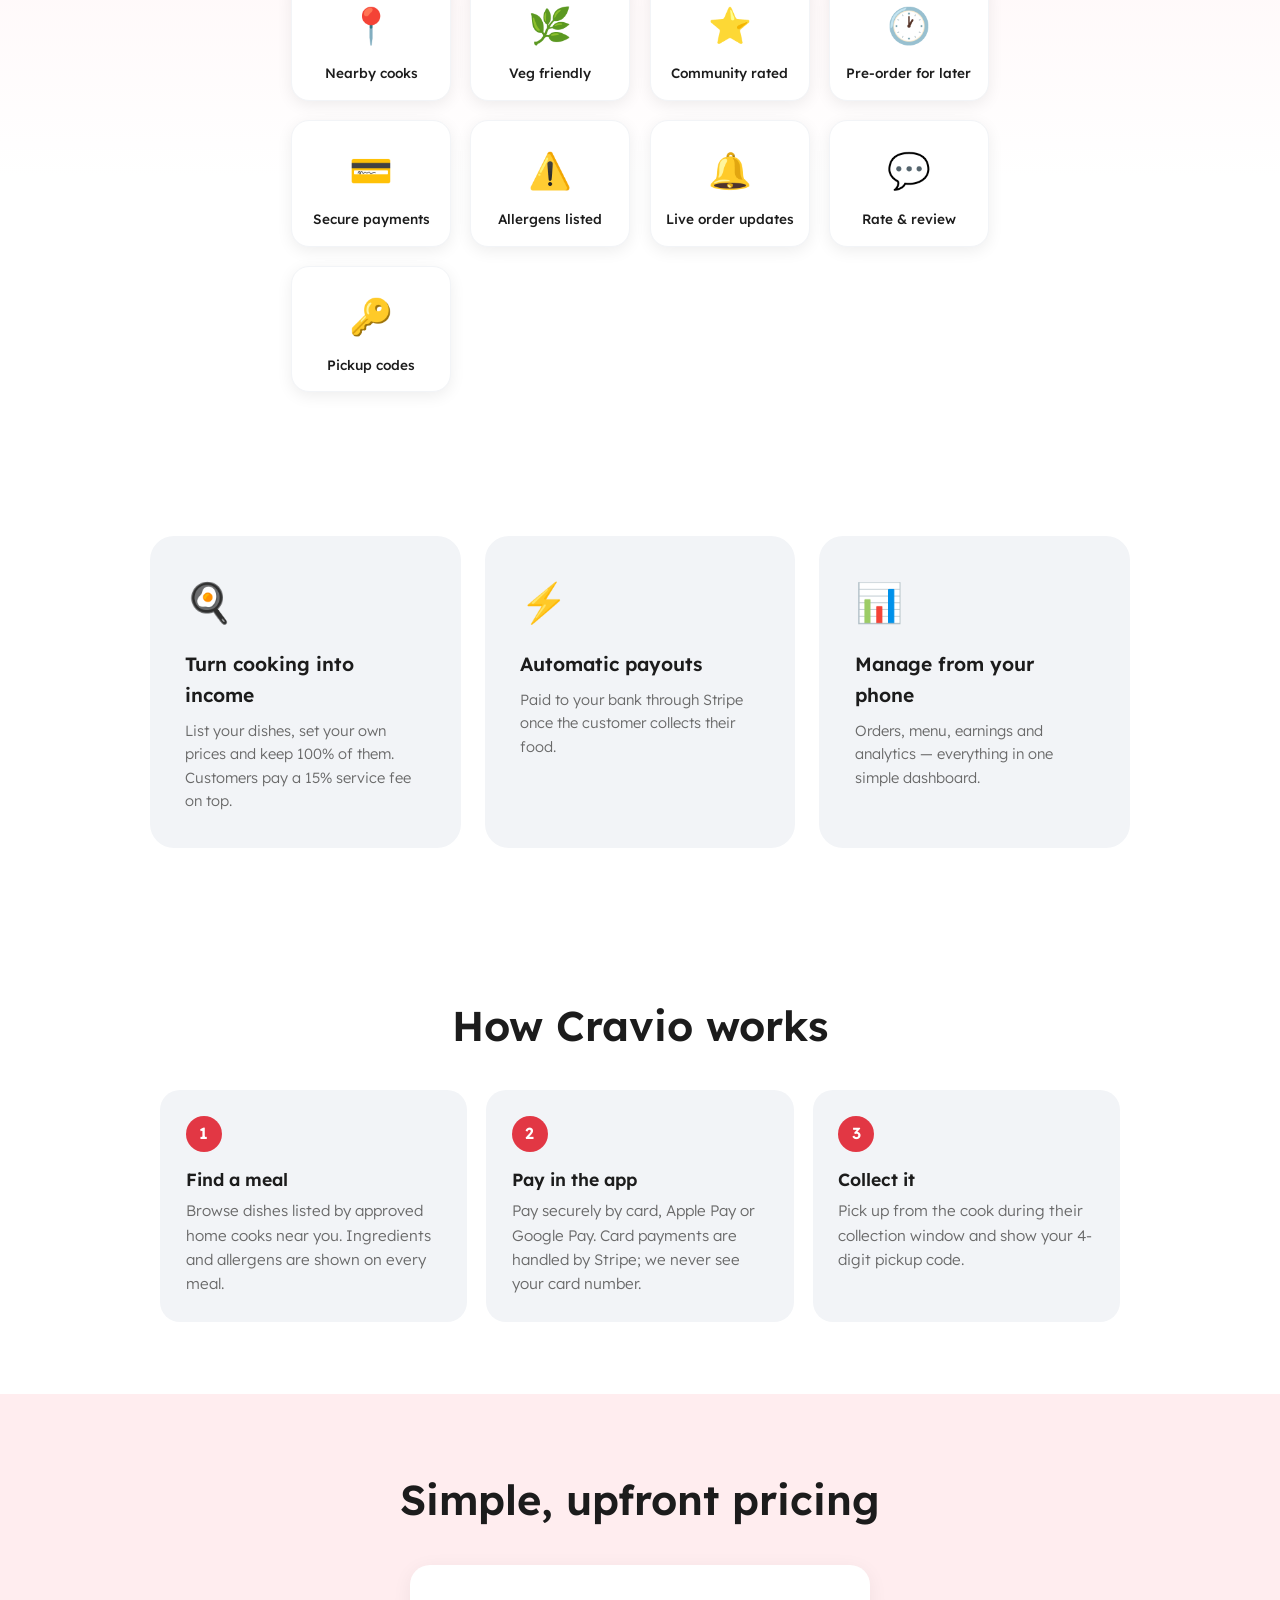
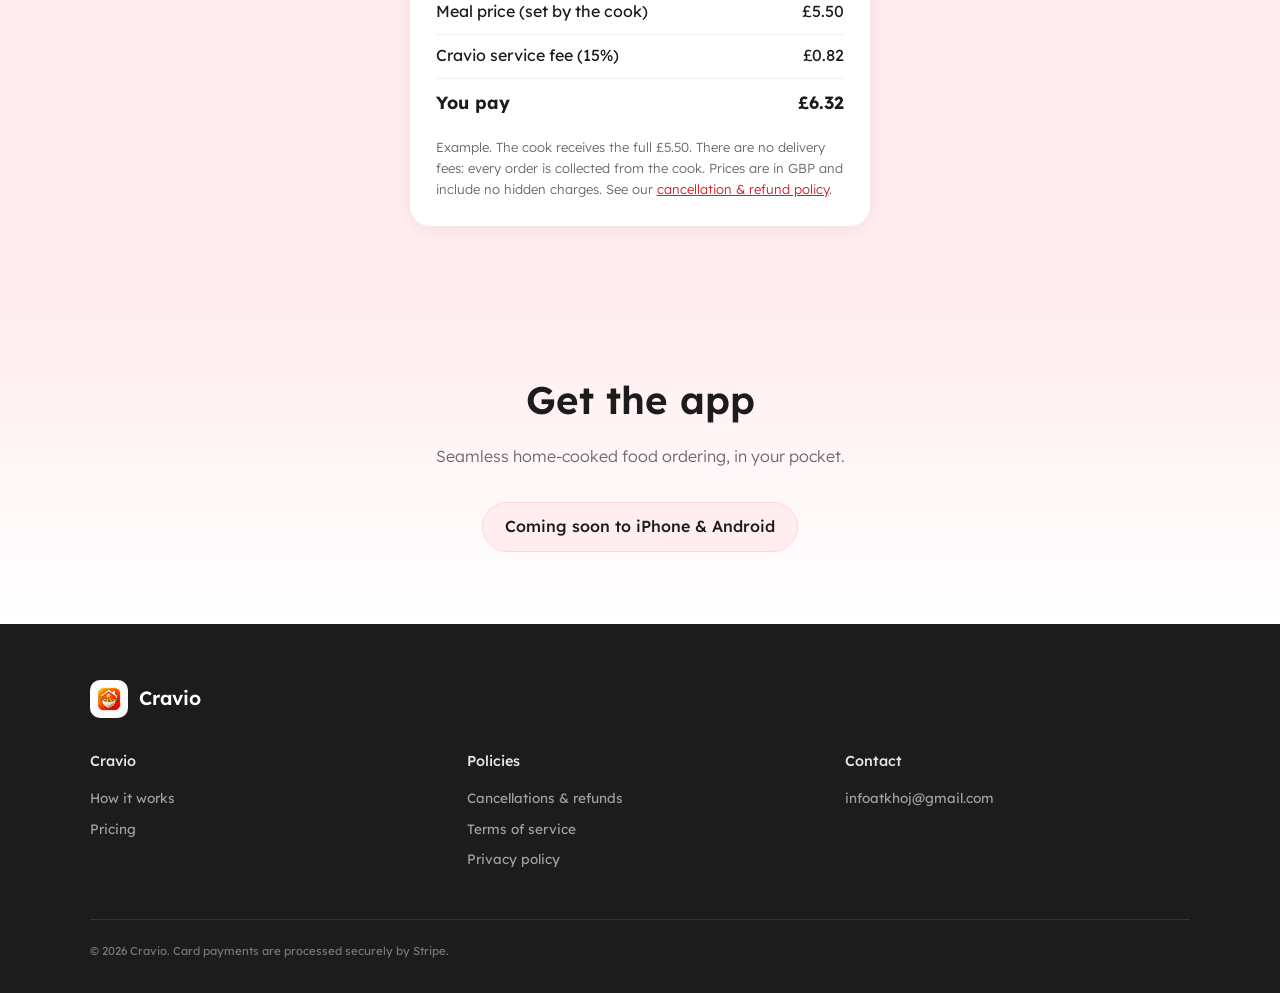
==== commit c205877f: "Rebrand to Cravio and add refund, terms and privacy pages - Homepage: Cravio name, accurate claims (" ====
--- a/index.html
+++ b/index.html
@@ -3,10 +3,10 @@
 <head>
   <meta charset="UTF-8">
   <meta name="viewport" content="width=device-width, initial-scale=1.0">
-  <title>NeighbourMeal — Home-cooked food from neighbours</title>
-  <meta name="description" content="Order home-cooked meals from neighbours or sell your own dishes. Better food, closer to home.">
-  <meta property="og:title" content="NeighbourMeal — Home-cooked food from neighbours">
-  <meta property="og:description" content="Order home-cooked meals from neighbours or sell your own dishes. Better food, closer to home.">
+  <title>Cravio — Home-cooked food from cooks near you</title>
+  <meta name="description" content="Order homemade meals from home cooks near you and collect them from their kitchen. Or sell your own dishes and get paid via Stripe.">
+  <meta property="og:title" content="Cravio — Home-cooked food from cooks near you">
+  <meta property="og:description" content="Order homemade meals from home cooks near you and collect them from their kitchen. Or sell your own dishes and get paid via Stripe.">
   <meta property="og:type" content="website">
   <meta property="og:image" content="https://mayank11991.github.io/neighbourmeal-website/assets/icon.png">
   <meta name="theme-color" content="#1C1C1C">
@@ -78,6 +78,7 @@
       box-shadow: 0 12px 40px rgba(0,0,0,0.5);
       border: 3px solid rgba(255,255,255,0.9);
     }
+    .brand-name { font-size: 1.4rem; font-weight: 600; letter-spacing: .5px; margin: -0.6rem 0 1.2rem; }
     .hero-logo img { width: 100%; height: 100%; object-fit: cover; display: block; }
     .hero h1 { font-size: clamp(2.2rem, 6vw, 4rem); font-weight: 600; line-height: 1.15; margin-bottom: 1rem; }
     .hero h1 .accent { color: var(--red); }
@@ -184,6 +185,22 @@
     .footer-grid a:hover { color: #fff; }
     .footer-bottom { margin-top: 2.5rem; padding-top: 1.4rem; border-top: 1px solid #333; font-size: 0.72rem; color: #777; }
     .footer-bottom a { color: #999; text-decoration: none; }
+    /* ── HOW IT WORKS / PRICING ── */
+    .soon { display:inline-block; padding:.7rem 1.4rem; border-radius:999px; background:rgba(255,255,255,.12); border:1px solid rgba(255,255,255,.35); font-weight:500; }
+    .download .soon { background:var(--pink-tint); border-color:#ffd6da; color:var(--coal); }
+    .how, .pricing { padding: 4.5rem 1.5rem; text-align: center; }
+    .how h2, .pricing h2 { font-size: clamp(1.6rem, 4vw, 2.6rem); font-weight: 600; margin-bottom: 2rem; }
+    .how-grid { display: grid; grid-template-columns: repeat(auto-fit, minmax(220px, 1fr)); gap: 1.2rem; max-width: 960px; margin: 0 auto; }
+    .how-step { background: var(--light-grey); border-radius: 20px; padding: 1.6rem; text-align: left; }
+    .how-step .n { width: 36px; height: 36px; border-radius: 50%; background: var(--red); color: #fff; display: grid; place-items: center; font-weight: 600; margin-bottom: .8rem; }
+    .how-step h3 { font-size: 1.1rem; font-weight: 600; margin-bottom: .4rem; }
+    .how-step p { color: var(--grey); font-weight: 300; font-size: .95rem; }
+    .pricing { background: var(--pink-tint); }
+    .price-box { max-width: 460px; margin: 0 auto; background: #fff; border-radius: 20px; padding: 1.6rem; text-align: left; box-shadow: 0 4px 20px rgba(0,0,0,.06); }
+    .price-box .row { display: flex; justify-content: space-between; padding: .55rem 0; border-bottom: 1px solid #f0f0f0; }
+    .price-box .total { font-weight: 700; border-bottom: none; font-size: 1.1rem; }
+    .price-box .note { margin-top: .8rem; font-size: .82rem; color: var(--grey); font-weight: 300; }
+    .price-box a { color: var(--red-dark); }
   </style>
 </head>
 <body>
@@ -194,14 +211,11 @@
       <source src="assets/hero.mp4" type="video/mp4">
     </video>
     <div class="hero-overlay"></div>
-    <div class="hero-logo"><img src="assets/icon.png" alt="NeighbourMeal app icon"></div>
+    <div class="hero-logo"><img src="assets/icon.png" alt="Cravio app icon"></div>
+    <div class="brand-name">Cravio</div>
     <h1>Home-cooked food<br>from <span class="accent">your neighbours</span></h1>
-    <p>Experience real, homemade meals — cooked with love and delivered from kitchens just around the corner.</p>
-    <div class="badges">
-      <a href="https://play.google.com/store/apps/details?id=com.neighbourmeal.app" target="_blank" rel="noopener">
-        <img src="https://play.google.com/intl/en_us/badges/static/images/badges/en_badge_web_generic.png" alt="Get it on Google Play">
-      </a>
-    </div>
+    <p>Order real, homemade meals from cooks near you, pay securely in the app, and collect from their kitchen.</p>
+    <div class="badges"><span class="soon">Coming soon to iPhone &amp; Android</span></div>
     <div class="scroll-cue">Scroll down ↓</div>
   </section>
 
@@ -212,15 +226,15 @@
     <div class="stats">
       <div class="stat-card">
         <span class="emoji">👨‍🍳</span>
-        <div><div class="num">1,000+</div><div class="lbl">home cooks</div></div>
+        <div><div class="num">Approved cooks</div><div class="lbl">every cook is reviewed first</div></div>
       </div>
       <div class="stat-card">
         <span class="emoji">🏘️</span>
-        <div><div class="num">Local only</div><div class="lbl">within your area</div></div>
+        <div><div class="num">Pickup only</div><div class="lbl">collect from the cook nearby</div></div>
       </div>
       <div class="stat-card">
         <span class="emoji">💷</span>
-        <div><div class="num">85% to cooks</div><div class="lbl">transparent earnings</div></div>
+        <div><div class="num">100% to cooks</div><div class="lbl">of their menu price</div></div>
       </div>
     </div>
   </section>
@@ -233,14 +247,14 @@
       <div class="feat-card"><div class="icon">📍</div><div class="name">Nearby cooks</div></div>
       <div class="feat-card"><div class="icon">🌿</div><div class="name">Veg friendly</div></div>
       <div class="feat-card"><div class="icon">⭐</div><div class="name">Community rated</div></div>
-      <div class="feat-card"><div class="icon">🕐</div><div class="name">Schedule orders</div></div>
+      <div class="feat-card"><div class="icon">🕐</div><div class="name">Pre-order for later</div></div>
       <div class="feat-card"><div class="icon">💳</div><div class="name">Secure payments</div></div>
-      <div class="feat-card"><div class="icon">🛡️</div><div class="name">Food safety checked</div></div>
+      <div class="feat-card"><div class="icon">⚠️</div><div class="name">Allergens listed</div></div>
       <div class="feat-card"><div class="icon">🔔</div><div class="name">Live order updates</div></div>
       <div class="feat-card"><div class="icon">💬</div><div class="name">Rate & review</div></div>
-      <div class="feat-card"><div class="icon">🔄</div><div class="name">Easy reorders</div></div>
-    </div>
-    <div class="more-note">…and a lot more</div>
+      <div class="feat-card"><div class="icon">🔑</div><div class="name">Pickup codes</div></div>
+    </div>
+    
   </section>
 
   <!-- PROVIDERS -->
@@ -249,12 +263,12 @@
       <div class="p-card">
         <div class="icon">🍳</div>
         <h3>Turn cooking into income</h3>
-        <p>List your dishes, set your prices, and earn from your own kitchen. Keep 85% of every order.</p>
+        <p>List your dishes, set your own prices and keep 100% of them. Customers pay a 15% service fee on top.</p>
       </div>
       <div class="p-card">
         <div class="icon">⚡</div>
-        <h3>Fast, automatic payouts</h3>
-        <p>Payments settled securely via Stripe Connect — straight to your bank account.</p>
+        <h3>Automatic payouts</h3>
+        <p>Paid to your bank through Stripe once the customer collects their food.</p>
       </div>
       <div class="p-card">
         <div class="icon">📊</div>
@@ -264,50 +278,57 @@
     </div>
   </section>
 
+  <!-- HOW IT WORKS -->
+  <section class="how" id="how-it-works">
+    <h2>How Cravio works</h2>
+    <div class="how-grid">
+      <div class="how-step"><div class="n">1</div><h3>Find a meal</h3><p>Browse dishes listed by approved home cooks near you. Ingredients and allergens are shown on every meal.</p></div>
+      <div class="how-step"><div class="n">2</div><h3>Pay in the app</h3><p>Pay securely by card, Apple Pay or Google Pay. Card payments are handled by Stripe; we never see your card number.</p></div>
+      <div class="how-step"><div class="n">3</div><h3>Collect it</h3><p>Pick up from the cook during their collection window and show your 4-digit pickup code.</p></div>
+    </div>
+  </section>
+
+  <!-- PRICING -->
+  <section class="pricing" id="pricing">
+    <h2>Simple, upfront pricing</h2>
+    <div class="price-box">
+      <div class="row"><span>Meal price (set by the cook)</span><span>£5.50</span></div>
+      <div class="row"><span>Cravio service fee (15%)</span><span>£0.82</span></div>
+      <div class="row total"><span>You pay</span><span>£6.32</span></div>
+      <p class="note">Example. The cook receives the full £5.50. There are no delivery fees: every order is collected from the cook. Prices are in GBP and include no hidden charges. See our <a href="refunds.html">cancellation &amp; refund policy</a>.</p>
+    </div>
+  </section>
+
   <!-- DOWNLOAD -->
   <section class="download">
-    <h2>Download the app now!</h2>
+    <h2>Get the app</h2>
     <p>Seamless home-cooked food ordering, in your pocket.</p>
-    <div class="badges">
-      <a href="https://play.google.com/store/apps/details?id=com.neighbourmeal.app" target="_blank" rel="noopener">
-        <img src="https://play.google.com/intl/en_us/badges/static/images/badges/en_badge_web_generic.png" alt="Get it on Google Play">
-      </a>
-    </div>
+    <div class="badges"><span class="soon">Coming soon to iPhone &amp; Android</span></div>
   </section>
 
   <!-- FOOTER -->
   <footer>
     <div class="footer-inner">
-      <div class="footer-logo"><span class="mark"><img src="assets/icon.png" alt=""></span> NeighbourMeal</div>
+      <div class="footer-logo"><span class="mark"><img src="assets/icon.png" alt=""></span> Cravio</div>
       <div class="footer-grid">
         <div>
-          <h4>NeighbourMeal</h4>
-          <a href="#">About us</a>
-          <a href="#">Careers</a>
-          <a href="#">Blog</a>
+          <h4>Cravio</h4>
+          <a href="#how-it-works">How it works</a>
+          <a href="#pricing">Pricing</a>
         </div>
         <div>
-          <h4>For Cooks</h4>
-          <a href="#">Become a provider</a>
-          <a href="#">Payouts</a>
-          <a href="#">Food safety</a>
-        </div>
-        <div>
-          <h4>For Customers</h4>
-          <a href="#">Help &amp; support</a>
-          <a href="#">Trust &amp; safety</a>
-          <a href="#">Terms of service</a>
+          <h4>Policies</h4>
+          <a href="refunds.html">Cancellations &amp; refunds</a>
+          <a href="terms.html">Terms of service</a>
+          <a href="privacy.html">Privacy policy</a>
         </div>
         <div>
           <h4>Contact</h4>
-          <a href="mailto:hello@neighbourmeal.app">hello@neighbourmeal.app</a>
-          <a href="https://github.com/mayank11991/neighbourmeal-website">GitHub</a>
+          <a href="mailto:infoatkhoj@gmail.com">infoatkhoj@gmail.com</a>
         </div>
       </div>
       <div class="footer-bottom">
-        By continuing past this page, you agree to our Terms of Service, Cookie Policy and Privacy Policy.
-        All trademarks are properties of their respective owners.<br>
-        © 2026 NeighbourMeal. All rights reserved.
+        © 2026 Cravio. Card payments are processed securely by Stripe.
       </div>
     </div>
   </footer>
